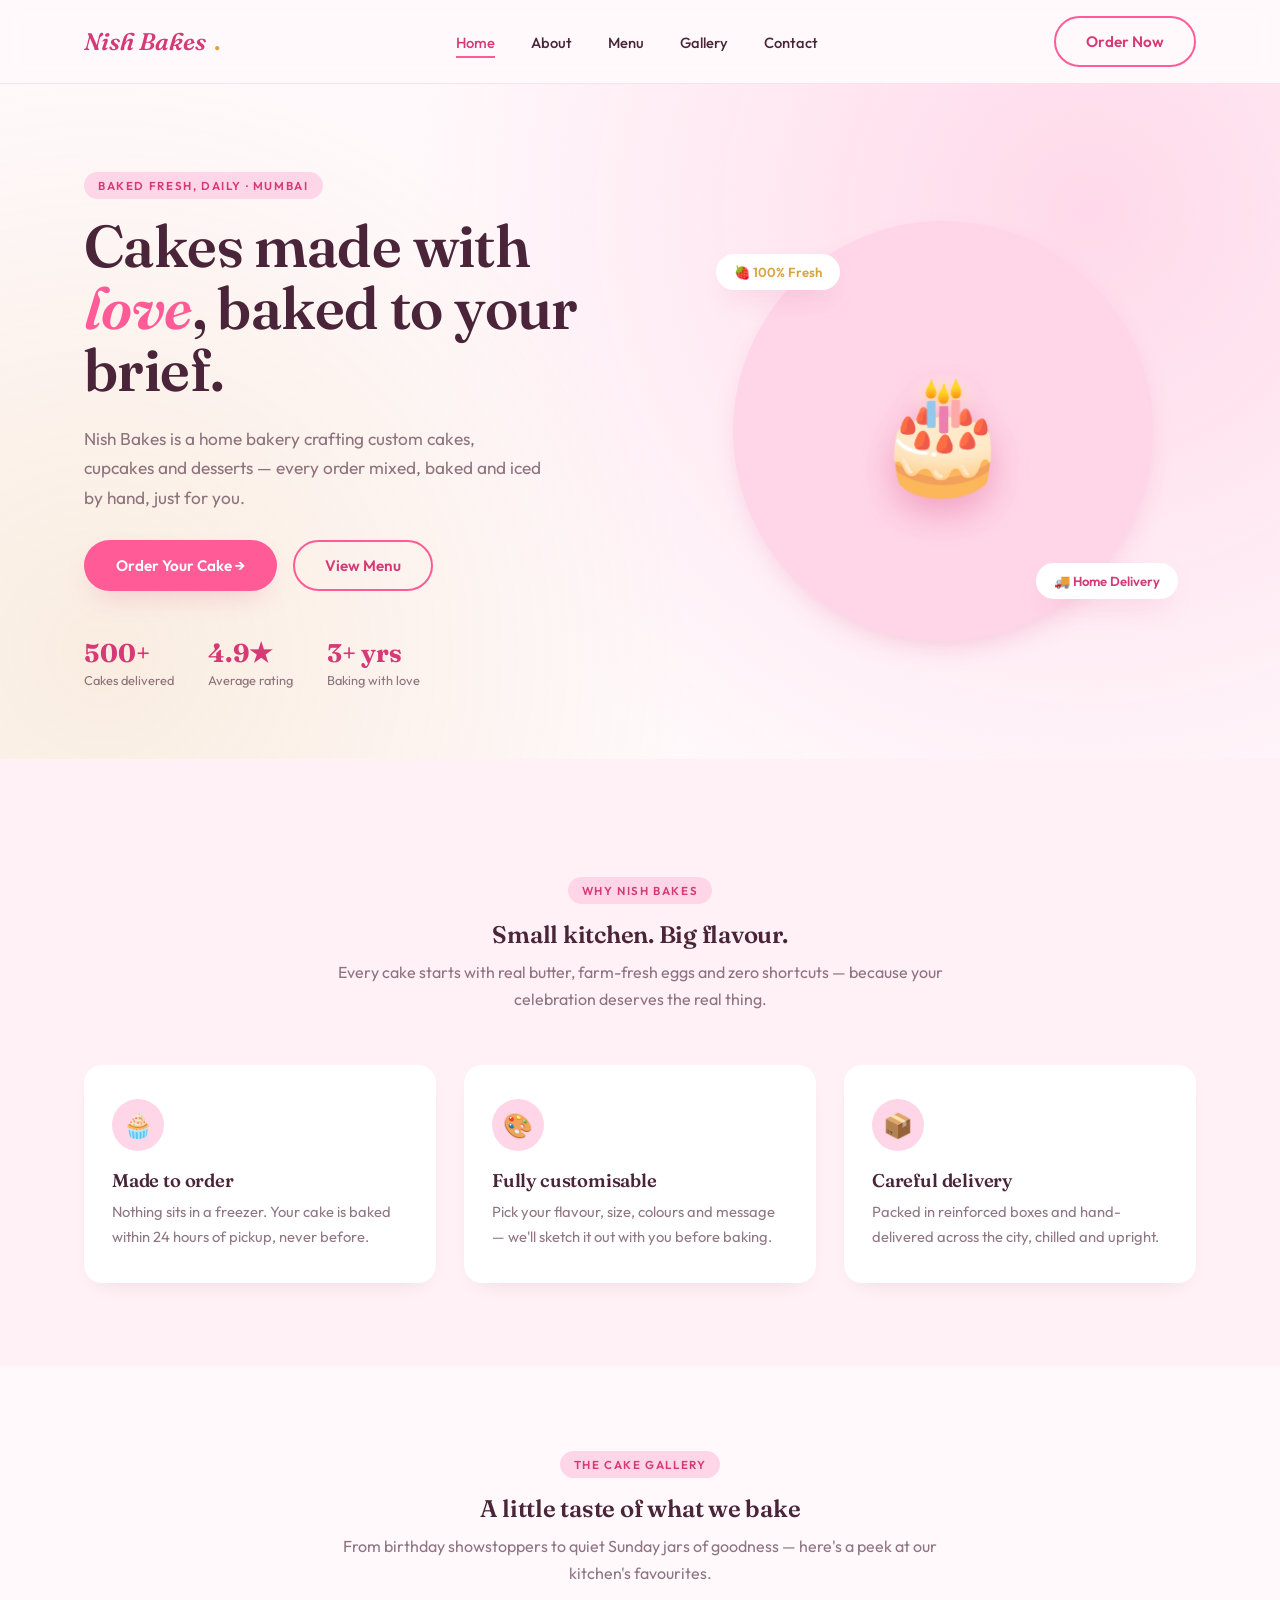
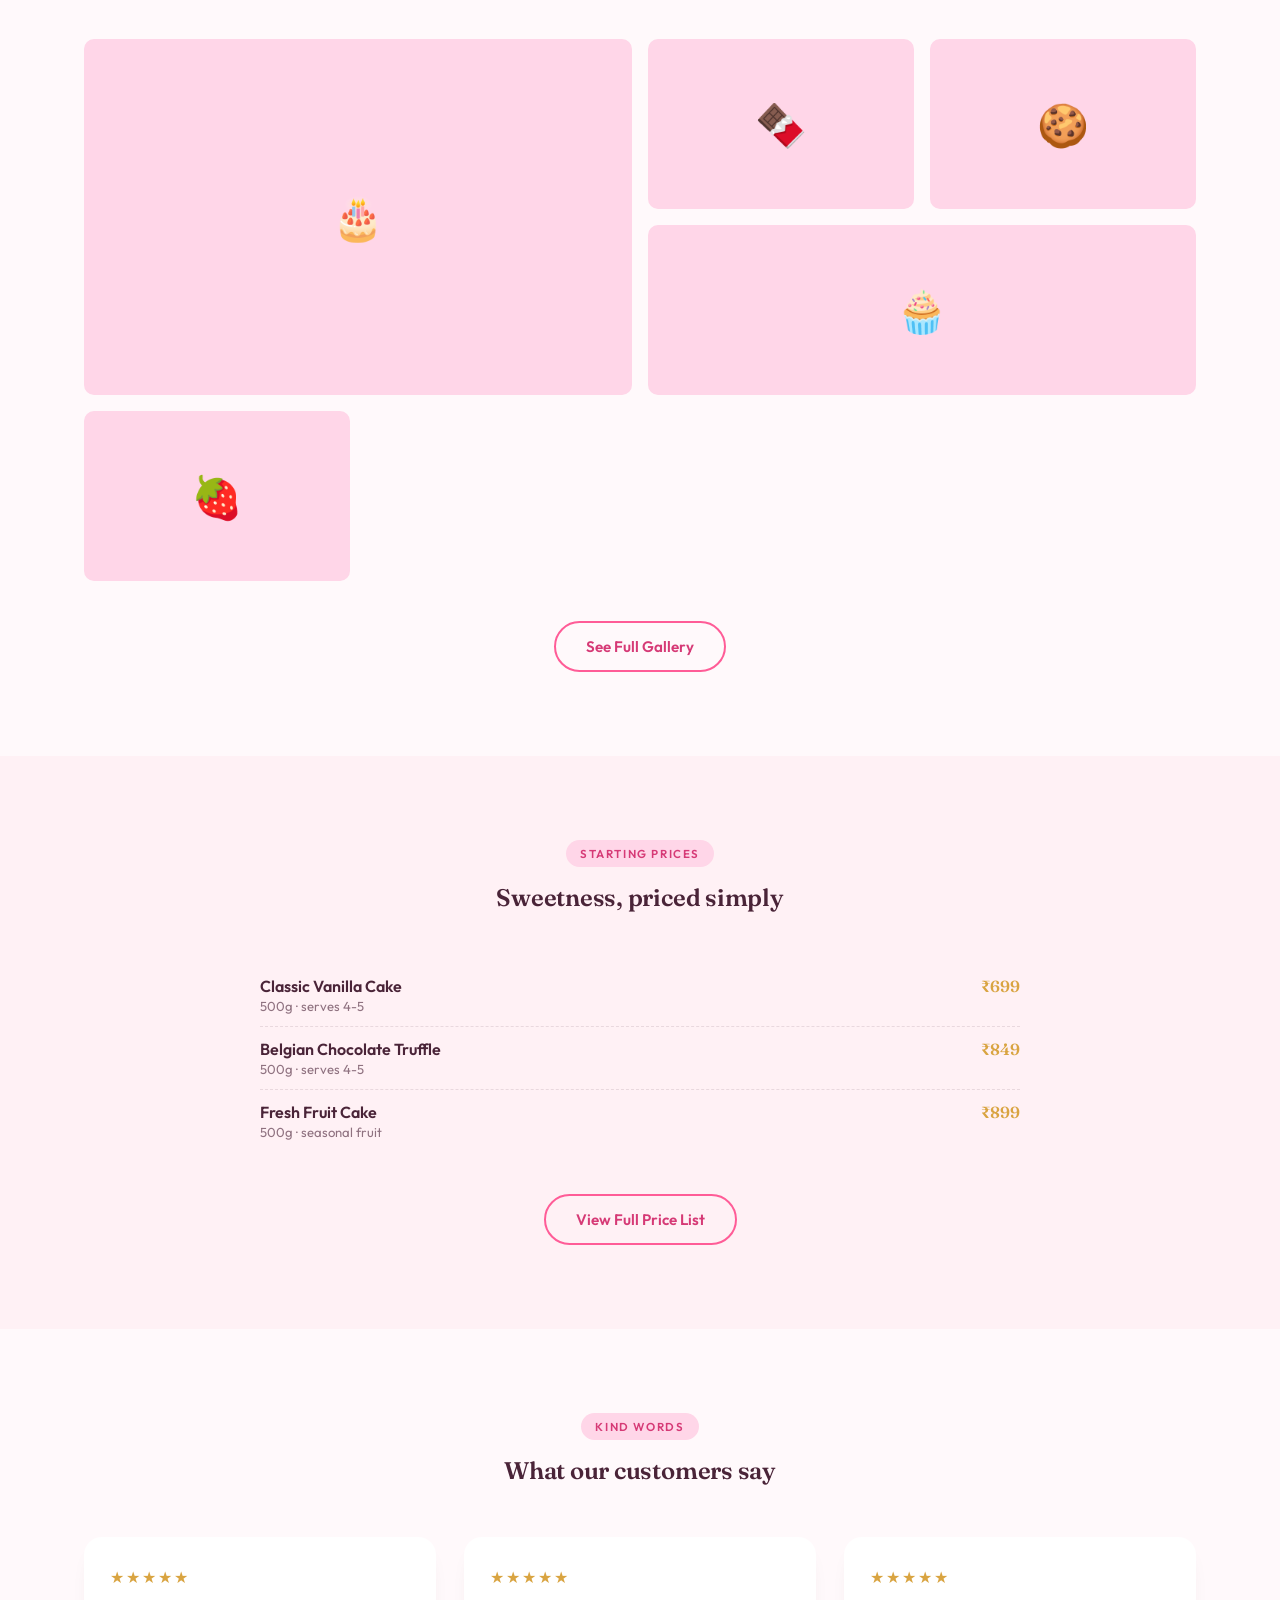
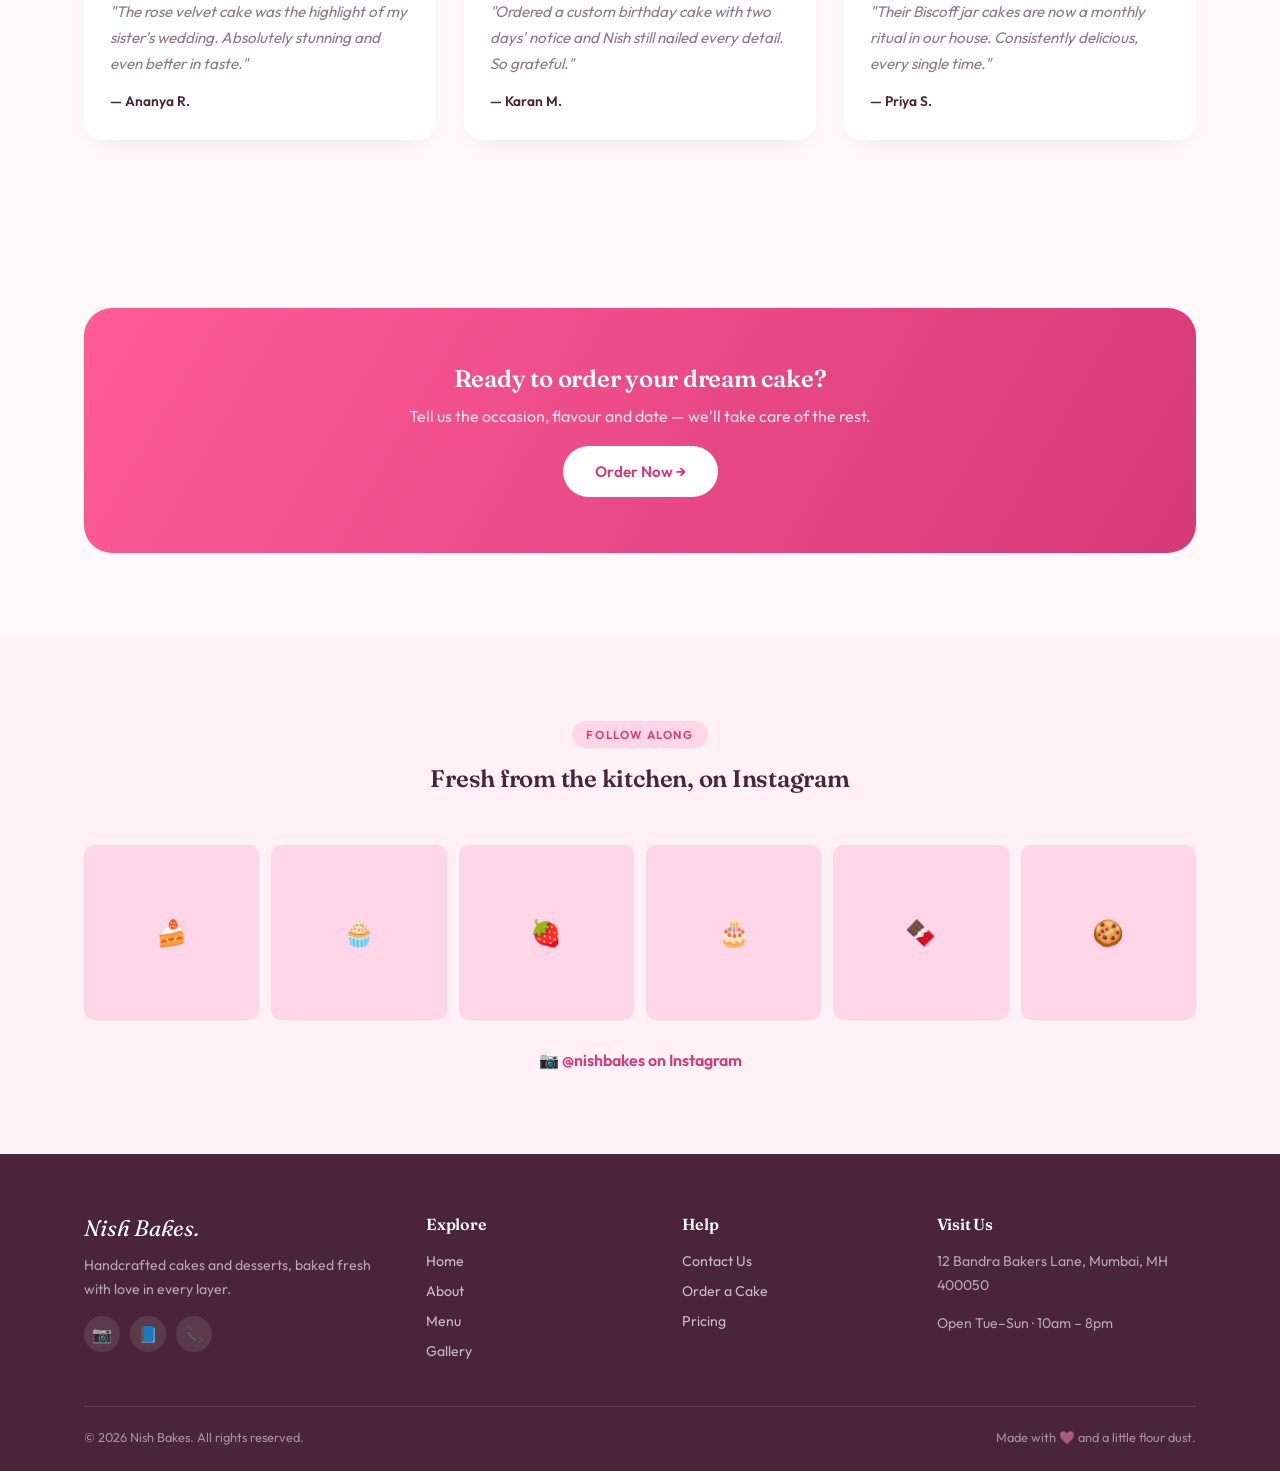
==== index.html @ 57c8d0b3 "Add files via upload" ====
<!DOCTYPE html>
<html lang="en">
<head>
<meta charset="UTF-8">
<meta name="viewport" content="width=device-width, initial-scale=1.0">
<title>Nish Bakes — Handcrafted Cakes &amp; Bakes in Mumbai</title>
<meta name="description" content="Nish Bakes is a home bakery crafting custom cakes, cupcakes and desserts made fresh to order. Browse our menu and order your celebration cake today.">
<link rel="preconnect" href="https://fonts.googleapis.com">
<link rel="stylesheet" href="style.css">
</head>
<body>

<!-- ===================== HEADER ===================== -->
<header class="site-header">
  <nav class="nav container">
    <a href="index.html" class="logo">Nish Bakes<span class="dot">.</span></a>
    <ul class="nav-links">
      <li><a href="index.html">Home</a></li>
      <li><a href="about.html">About</a></li>
      <li><a href="menu.html">Menu</a></li>
      <li><a href="gallery.html">Gallery</a></li>
      <li><a href="contact.html">Contact</a></li>
    </ul>
    <div class="nav-cta">
      <a href="contact.html" class="btn btn-outline">Order Now</a>
      <button class="nav-toggle" aria-label="Toggle menu">
        <span></span><span></span><span></span>
      </button>
    </div>
  </nav>
</header>

<!-- ===================== HERO ===================== -->
<section class="hero">
  <div class="container hero-inner">
    <div class="hero-copy">
      <span class="eyebrow">Baked fresh, daily · Mumbai</span>
      <h1>Cakes made with <em>love</em>, baked to your brief.</h1>
      <p class="lead">Nish Bakes is a home bakery crafting custom cakes, cupcakes and desserts — every order mixed, baked and iced by hand, just for you.</p>
      <div class="hero-actions">
        <a href="contact.html" class="btn btn-primary">Order Your Cake →</a>
        <a href="menu.html" class="btn btn-outline">View Menu</a>
      </div>
      <div class="hero-stats">
        <div><strong>500+</strong><span>Cakes delivered</span></div>
        <div><strong>4.9★</strong><span>Average rating</span></div>
        <div><strong>3+ yrs</strong><span>Baking with love</span></div>
      </div>
    </div>
    <div class="hero-art">
      <div class="hero-plate">
        <span class="cake-emoji">🎂</span>
        <span class="hero-badge b1">🍓 100% Fresh</span>
        <span class="hero-badge b2">🚚 Home Delivery</span>
      </div>
    </div>
  </div>
  <div class="scallop scallop-blush">
    <svg viewBox="0 0 1200 34" preserveAspectRatio="none"><path d="M0,34 L0,14 Q25,34 50,14 Q75,-6 100,14 Q125,34 150,14 Q175,-6 200,14 Q225,34 250,14 Q275,-6 300,14 Q325,34 350,14 Q375,-6 400,14 Q425,34 450,14 Q475,-6 500,14 Q525,34 550,14 Q575,-6 600,14 Q625,34 650,14 Q675,-6 700,14 Q725,34 750,14 Q775,-6 800,14 Q825,34 850,14 Q875,-6 900,14 Q925,34 950,14 Q975,-6 1000,14 Q1025,34 1050,14 Q1075,-6 1100,14 Q1125,34 1150,14 Q1175,-6 1200,14 L1200,34 Z" fill="var(--blush)"/></svg>
  </div>
</section>

<!-- ===================== WHY US ===================== -->
<section class="bg-blush">
  <div class="container">
    <div class="section-head reveal">
      <span class="eyebrow">Why Nish Bakes</span>
      <h2>Small kitchen. Big flavour.</h2>
      <p>Every cake starts with real butter, farm-fresh eggs and zero shortcuts — because your celebration deserves the real thing.</p>
    </div>
    <div class="grid-3">
      <div class="feature-card reveal">
        <div class="icon">🧁</div>
        <h3>Made to order</h3>
        <p>Nothing sits in a freezer. Your cake is baked within 24 hours of pickup, never before.</p>
      </div>
      <div class="feature-card reveal">
        <div class="icon">🎨</div>
        <h3>Fully customisable</h3>
        <p>Pick your flavour, size, colours and message — we'll sketch it out with you before baking.</p>
      </div>
      <div class="feature-card reveal">
        <div class="icon">📦</div>
        <h3>Careful delivery</h3>
        <p>Packed in reinforced boxes and hand-delivered across the city, chilled and upright.</p>
      </div>
    </div>
  </div>
</section>

<!-- ===================== CAKE GALLERY PREVIEW ===================== -->
<section>
  <div class="container">
    <div class="section-head reveal">
      <span class="eyebrow">The Cake Gallery</span>
      <h2>A little taste of what we bake</h2>
      <p>From birthday showstoppers to quiet Sunday jars of goodness — here's a peek at our kitchen's favourites.</p>
    </div>
    <div class="gallery-grid reveal">
      <div class="g-item wide tall" data-label="Rose Velvet Tier">🎂</div>
      <div class="g-item" data-label="Choco Truffle Jar">🍫</div>
      <div class="g-item" data-label="Lotus Biscoff">🍪</div>
      <div class="g-item wide" data-label="Pink Ombre Cupcakes">🧁</div>
      <div class="g-item" data-label="Strawberry Tart">🍓</div>
    </div>
    <div style="text-align:center; margin-top:40px;">
      <a href="gallery.html" class="btn btn-outline">See Full Gallery</a>
    </div>
  </div>
</section>

<!-- ===================== PRICE LIST PREVIEW ===================== -->
<section class="bg-blush">
  <div class="container">
    <div class="section-head reveal">
      <span class="eyebrow">Starting Prices</span>
      <h2>Sweetness, priced simply</h2>
    </div>
    <div class="price-list reveal">
      <div class="price-cat">
        <div class="price-row">
          <div><span class="item-name">Classic Vanilla Cake</span><span class="item-desc">500g · serves 4-5</span></div>
          <div class="item-price">₹699</div>
        </div>
        <div class="price-row">
          <div><span class="item-name">Belgian Chocolate Truffle</span><span class="item-desc">500g · serves 4-5</span></div>
          <div class="item-price">₹849</div>
        </div>
        <div class="price-row">
          <div><span class="item-name">Fresh Fruit Cake</span><span class="item-desc">500g · seasonal fruit</span></div>
          <div class="item-price">₹899</div>
        </div>
      </div>
    </div>
    <div style="text-align:center; margin-top:10px;">
      <a href="menu.html" class="btn btn-outline">View Full Price List</a>
    </div>
  </div>
</section>

<!-- ===================== TESTIMONIALS ===================== -->
<section>
  <div class="container">
    <div class="section-head reveal">
      <span class="eyebrow">Kind Words</span>
      <h2>What our customers say</h2>
    </div>
    <div class="grid-3">
      <div class="testimonial-card reveal">
        <div class="stars">★★★★★</div>
        <p>"The rose velvet cake was the highlight of my sister's wedding. Absolutely stunning and even better in taste."</p>
        <div class="who">— Ananya R.</div>
      </div>
      <div class="testimonial-card reveal">
        <div class="stars">★★★★★</div>
        <p>"Ordered a custom birthday cake with two days' notice and Nish still nailed every detail. So grateful."</p>
        <div class="who">— Karan M.</div>
      </div>
      <div class="testimonial-card reveal">
        <div class="stars">★★★★★</div>
        <p>"Their Biscoff jar cakes are now a monthly ritual in our house. Consistently delicious, every single time."</p>
        <div class="who">— Priya S.</div>
      </div>
    </div>
  </div>
</section>

<!-- ===================== CTA BANNER ===================== -->
<section>
  <div class="container">
    <div class="cta-banner reveal">
      <h2>Ready to order your dream cake?</h2>
      <p>Tell us the occasion, flavour and date — we'll take care of the rest.</p>
      <a href="contact.html" class="btn btn-primary">Order Now →</a>
    </div>
  </div>
</section>

<!-- ===================== INSTAGRAM STRIP ===================== -->
<section class="bg-blush">
  <div class="container">
    <div class="section-head reveal">
      <span class="eyebrow">Follow Along</span>
      <h2>Fresh from the kitchen, on Instagram</h2>
    </div>
    <div class="insta-strip reveal">
      <a href="https://instagram.com/nishbakes" target="_blank" rel="noopener">🍰</a>
      <a href="https://instagram.com/nishbakes" target="_blank" rel="noopener">🧁</a>
      <a href="https://instagram.com/nishbakes" target="_blank" rel="noopener">🍓</a>
      <a href="https://instagram.com/nishbakes" target="_blank" rel="noopener">🎂</a>
      <a href="https://instagram.com/nishbakes" target="_blank" rel="noopener">🍫</a>
      <a href="https://instagram.com/nishbakes" target="_blank" rel="noopener">🍪</a>
    </div>
    <div class="insta-cta">
      <a href="https://instagram.com/nishbakes" target="_blank" rel="noopener" class="insta-handle">📷 @nishbakes on Instagram</a>
    </div>
  </div>
</section>

<!-- ===================== FOOTER ===================== -->
<footer class="site-footer">
  <div class="container">
    <div class="footer-grid">
      <div>
        <span class="footer-logo">Nish Bakes.</span>
        <p>Handcrafted cakes and desserts, baked fresh with love in every layer.</p>
        <div class="footer-social">
          <a href="https://instagram.com/nishbakes" target="_blank" rel="noopener" aria-label="Instagram">📷</a>
          <a href="#" aria-label="Facebook">📘</a>
          <a href="tel:+919876543210" aria-label="Call">📞</a>
        </div>
      </div>
      <div>
        <h4>Explore</h4>
        <ul>
          <li><a href="index.html">Home</a></li>
          <li><a href="about.html">About</a></li>
          <li><a href="menu.html">Menu</a></li>
          <li><a href="gallery.html">Gallery</a></li>
        </ul>
      </div>
      <div>
        <h4>Help</h4>
        <ul>
          <li><a href="contact.html">Contact Us</a></li>
          <li><a href="contact.html">Order a Cake</a></li>
          <li><a href="menu.html">Pricing</a></li>
        </ul>
      </div>
      <div>
        <h4>Visit Us</h4>
        <p>12 Bandra Bakers Lane, Mumbai, MH 400050</p>
        <p>Open Tue–Sun · 10am – 8pm</p>
      </div>
    </div>
    <div class="footer-bottom">
      <span>© <span id="year"></span> Nish Bakes. All rights reserved.</span>
      <span>Made with 🩷 and a little flour dust.</span>
    </div>
  </div>
</footer>

<script src="script.js"></script>
</body>
</html>
---- style.css ----
/* =========================================================
   NISH BAKES — stylesheet
   Palette:
     --cream:      #FFF9FB  (page base)
     --blush:      #FFF1F5  (section base)
     --pink-soft:  #FFD6E8  (fills, cards)
     --pink-hot:   #FF5C97  (primary accent / CTA)
     --pink-deep:  #D63A76  (hover / emphasis)
     --gold:       #D9A441  (bakery accent, prices, stars)
     --plum:       #4A2438  (ink — not black, warm dark plum-brown)
   Type:
     Display: "Fraunces" (soft, buttery serif — bakery warmth)
     Body/UI: "Outfit" (clean geometric sans)
   Signature: piped-frosting scalloped divider between sections
========================================================= */

@import url('https://fonts.googleapis.com/css2?family=Fraunces:ital,opsz,wght@0,9..144,400;0,9..144,500;0,9..144,600;0,9..144,700;1,9..144,500&family=Outfit:wght@300;400;500;600;700&display=swap');

:root{
  --cream:#FFF9FB;
  --blush:#FFF1F5;
  --pink-soft:#FFD6E8;
  --pink-hot:#FF5C97;
  --pink-deep:#D63A76;
  --gold:#D9A441;
  --plum:#4A2438;
  --plum-60: rgba(74,36,56,.62);
  --white:#ffffff;
  --shadow: 0 12px 30px -12px rgba(214,58,118,.28);
  --radius-lg: 28px;
  --radius-md: 18px;
  --radius-sm: 10px;
}

*,*::before,*::after{ box-sizing:border-box; }
html{ scroll-behavior:smooth; }
body{
  margin:0;
  font-family:'Outfit', sans-serif;
  color:var(--plum);
  background:var(--cream);
  -webkit-font-smoothing:antialiased;
  overflow-x:hidden;
}
h1,h2,h3,h4{
  font-family:'Fraunces', serif;
  margin:0 0 .4em;
  font-weight:600;
  letter-spacing:-.01em;
  color:var(--plum);
}
p{ margin:0 0 1em; line-height:1.7; color:var(--plum-60); }
a{ color:inherit; text-decoration:none; }
img{ max-width:100%; display:block; }
ul{ margin:0; padding:0; list-style:none; }
button{ font-family:inherit; cursor:pointer; }

.container{
  width:100%;
  max-width:1160px;
  margin:0 auto;
  padding:0 24px;
}

.eyebrow{
  display:inline-block;
  font-family:'Outfit',sans-serif;
  font-size:.72rem;
  font-weight:600;
  letter-spacing:.14em;
  text-transform:uppercase;
  color:var(--pink-deep);
  background:var(--pink-soft);
  padding:6px 14px;
  border-radius:999px;
  margin-bottom:16px;
}

/* ---------- Buttons ---------- */
.btn{
  display:inline-flex;
  align-items:center;
  gap:8px;
  padding:14px 30px;
  border-radius:999px;
  font-weight:600;
  font-size:.95rem;
  border:2px solid transparent;
  transition:transform .25s ease, box-shadow .25s ease, background .25s ease, color .25s ease;
}
.btn-primary{
  background:var(--pink-hot);
  color:#fff;
  box-shadow:var(--shadow);
}
.btn-primary:hover{ background:var(--pink-deep); transform:translateY(-2px); }
.btn-outline{
  background:transparent;
  border-color:var(--pink-hot);
  color:var(--pink-deep);
}
.btn-outline:hover{ background:var(--pink-hot); color:#fff; transform:translateY(-2px); }
.btn-block{ width:100%; justify-content:center; }

/* ---------- Header / Nav ---------- */
.site-header{
  position:sticky;
  top:0;
  z-index:100;
  background:rgba(255,249,251,.85);
  backdrop-filter:blur(10px);
  border-bottom:1px solid rgba(214,58,118,.12);
}
.nav{
  display:flex;
  align-items:center;
  justify-content:space-between;
  padding:16px 24px;
}
.logo{
  font-family:'Fraunces', serif;
  font-style:italic;
  font-weight:600;
  font-size:1.5rem;
  color:var(--pink-deep);
  display:flex;
  align-items:center;
  gap:8px;
}
.logo .dot{ color:var(--gold); font-style:normal; }
.nav-links{
  display:flex;
  align-items:center;
  gap:36px;
}
.nav-links a{
  font-size:.92rem;
  font-weight:500;
  color:var(--plum);
  position:relative;
  padding:4px 0;
}
.nav-links a::after{
  content:'';
  position:absolute; left:0; bottom:-2px;
  width:0; height:2px;
  background:var(--pink-hot);
  transition:width .25s ease;
}
.nav-links a:hover::after,
.nav-links a.active::after{ width:100%; }
.nav-links a.active{ color:var(--pink-deep); }
.nav-cta{ display:flex; align-items:center; gap:18px; }
.nav-toggle{
  display:none;
  flex-direction:column;
  gap:5px;
  background:none;
  border:none;
  padding:8px;
}
.nav-toggle span{
  width:24px; height:2px; background:var(--plum); border-radius:2px;
  transition:transform .25s ease, opacity .25s ease;
}

/* ---------- Frosting scallop divider (signature element) ---------- */
.scallop{
  width:100%;
  height:34px;
  display:block;
  line-height:0;
}
.scallop svg{ width:100%; height:100%; display:block; }
.scallop-blush{ background:var(--blush); }
.scallop-cream{ background:var(--cream); }

/* ---------- Hero ---------- */
.hero{
  position:relative;
  padding:88px 0 0;
  background:
    radial-gradient(circle at 85% 18%, rgba(255,214,232,.9), transparent 55%),
    radial-gradient(circle at 8% 80%, rgba(217,164,65,.14), transparent 45%),
    var(--cream);
  overflow:hidden;
}
.hero-inner{
  display:grid;
  grid-template-columns:1.05fr .95fr;
  gap:48px;
  align-items:center;
  padding-bottom:70px;
}
.hero h1{
  font-size:clamp(2.4rem, 4.6vw, 4rem);
  line-height:1.05;
}
.hero h1 em{
  font-style:italic;
  color:var(--pink-hot);
}
.hero p.lead{ font-size:1.08rem; max-width:460px; }
.hero-actions{ display:flex; gap:16px; margin-top:28px; flex-wrap:wrap; }
.hero-stats{
  display:flex;
  gap:34px;
  margin-top:46px;
}
.hero-stats div strong{
  display:block;
  font-family:'Fraunces',serif;
  font-size:1.6rem;
  color:var(--pink-deep);
}
.hero-stats div span{
  font-size:.8rem;
  color:var(--plum-60);
}
.hero-art{
  position:relative;
  display:flex;
  align-items:center;
  justify-content:center;
}
.hero-plate{
  width:min(420px, 90%);
  aspect-ratio:1/1;
  border-radius:50%;
  background:var(--pink-soft);
  display:flex;
  align-items:center;
  justify-content:center;
  position:relative;
  box-shadow:var(--shadow);
}
.hero-plate .cake-emoji{ font-size:7rem; filter:drop-shadow(0 14px 18px rgba(214,58,118,.35)); }
.hero-badge{
  position:absolute;
  background:#fff;
  border-radius:999px;
  padding:10px 18px;
  box-shadow:var(--shadow);
  font-size:.82rem;
  font-weight:600;
  display:flex;
  align-items:center;
  gap:6px;
}
.hero-badge.b1{ top:8%; left:-4%; color:var(--gold); }
.hero-badge.b2{ bottom:10%; right:-6%; color:var(--pink-deep); }

/* ---------- Sections generic ---------- */
section{ padding:84px 0; }
.section-head{
  text-align:center;
  max-width:640px;
  margin:0 auto 52px;
}
.bg-blush{ background:var(--blush); }

/* ---------- Cards / grids ---------- */
.grid-3{
  display:grid;
  grid-template-columns:repeat(3, 1fr);
  gap:28px;
}
.grid-4{
  display:grid;
  grid-template-columns:repeat(4, 1fr);
  gap:22px;
}
.feature-card{
  background:#fff;
  border-radius:var(--radius-md);
  padding:34px 28px;
  box-shadow:0 10px 26px -16px rgba(74,36,56,.18);
  transition:transform .3s ease, box-shadow .3s ease;
}
.feature-card:hover{ transform:translateY(-6px); box-shadow:var(--shadow); }
.feature-card .icon{
  width:52px;height:52px;
  border-radius:50%;
  background:var(--pink-soft);
  display:flex;align-items:center;justify-content:center;
  font-size:1.5rem;
  margin-bottom:18px;
}
.feature-card h3{ font-size:1.15rem; }
.feature-card p{ font-size:.92rem; margin-bottom:0; }

/* ---------- Gallery ---------- */
.gallery-grid{
  display:grid;
  grid-template-columns:repeat(4, 1fr);
  grid-auto-rows:170px;
  gap:16px;
}
.gallery-grid .g-item{
  border-radius:var(--radius-sm);
  background:var(--pink-soft);
  display:flex;
  align-items:center;
  justify-content:center;
  font-size:2.6rem;
  cursor:pointer;
  position:relative;
  overflow:hidden;
  transition:transform .35s ease;
}
.gallery-grid .g-item::after{
  content: attr(data-label);
  position:absolute;
  left:0; right:0; bottom:0;
  padding:8px 12px;
  font-family:'Outfit',sans-serif;
  font-size:.72rem;
  font-weight:600;
  color:#fff;
  background:linear-gradient(0deg, rgba(74,36,56,.7), transparent);
  opacity:0;
  transform:translateY(8px);
  transition:opacity .25s ease, transform .25s ease;
}
.gallery-grid .g-item:hover{ transform:scale(1.03); }
.gallery-grid .g-item:hover::after{ opacity:1; transform:translateY(0); }
.g-item.tall{ grid-row: span 2; height:100%; }
.g-item.wide{ grid-column: span 2; }

/* filter pills */
.filter-row{
  display:flex;
  justify-content:center;
  gap:12px;
  flex-wrap:wrap;
  margin-bottom:40px;
}
.filter-pill{
  padding:9px 20px;
  border-radius:999px;
  border:1.5px solid var(--pink-soft);
  background:#fff;
  font-size:.85rem;
  font-weight:500;
  color:var(--plum-60);
  transition:all .2s ease;
}
.filter-pill.active, .filter-pill:hover{
  background:var(--pink-hot);
  border-color:var(--pink-hot);
  color:#fff;
}

/* lightbox */
.lightbox{
  position:fixed; inset:0;
  background:rgba(74,36,56,.82);
  display:none;
  align-items:center;
  justify-content:center;
  z-index:1000;
  padding:24px;
}
.lightbox.open{ display:flex; }
.lightbox-inner{
  background:#fff;
  border-radius:var(--radius-md);
  padding:40px;
  max-width:420px;
  width:100%;
  text-align:center;
  position:relative;
}
.lightbox-inner .big-emoji{ font-size:5rem; margin-bottom:14px; }
.lightbox-close{
  position:absolute; top:14px; right:16px;
  background:var(--blush);
  border:none;
  width:34px;height:34px;
  border-radius:50%;
  font-size:1rem;
  color:var(--plum);
}

/* ---------- Price list ---------- */
.price-list{
  max-width:760px;
  margin:0 auto;
}
.price-cat{ margin-bottom:42px; }
.price-cat h3{
  color:var(--pink-deep);
  font-style:italic;
  font-size:1.3rem;
  border-bottom:2px dotted var(--pink-soft);
  padding-bottom:10px;
  margin-bottom:18px;
}
.price-row{
  display:flex;
  justify-content:space-between;
  align-items:baseline;
  padding:12px 0;
  border-bottom:1px dashed rgba(74,36,56,.12);
}
.price-row:last-child{ border-bottom:none; }
.price-row .item-name{ font-weight:600; }
.price-row .item-desc{ font-size:.82rem; color:var(--plum-60); display:block; margin-top:2px; }
.price-row .item-price{
  font-family:'Fraunces',serif;
  font-weight:600;
  color:var(--gold);
  white-space:nowrap;
  padding-left:14px;
}

/* ---------- Testimonials ---------- */
.testimonial-card{
  background:#fff;
  border-radius:var(--radius-md);
  padding:30px 26px;
  box-shadow:0 10px 26px -16px rgba(74,36,56,.18);
}
.testimonial-card .stars{ color:var(--gold); margin-bottom:12px; letter-spacing:2px; }
.testimonial-card p{ font-style:italic; font-size:.95rem; }
.testimonial-card .who{ font-weight:600; font-size:.86rem; color:var(--plum); }

/* ---------- About page specifics ---------- */
.about-hero{
  display:grid;
  grid-template-columns:.9fr 1.1fr;
  gap:56px;
  align-items:center;
}
.about-photo{
  aspect-ratio:4/5;
  border-radius:var(--radius-lg);
  background:var(--pink-soft);
  display:flex;align-items:center;justify-content:center;
  font-size:6rem;
  box-shadow:var(--shadow);
}
.timeline{
  border-left:2px dotted var(--pink-soft);
  margin-left:10px;
  padding-left:34px;
}
.timeline-item{ position:relative; padding-bottom:36px; }
.timeline-item:last-child{ padding-bottom:0; }
.timeline-item::before{
  content:'';
  position:absolute;
  left:-40px; top:4px;
  width:12px;height:12px;
  border-radius:50%;
  background:var(--pink-hot);
  border:3px solid var(--pink-soft);
}
.timeline-item .yr{ font-size:.78rem; font-weight:700; letter-spacing:.08em; color:var(--pink-deep); text-transform:uppercase; }
.timeline-item h4{ margin:4px 0 6px; font-size:1.1rem; }

.values-grid{ display:grid; grid-template-columns:repeat(3,1fr); gap:24px; }

/* ---------- Contact ---------- */
.contact-wrap{
  display:grid;
  grid-template-columns:1fr 1fr;
  gap:50px;
  align-items:start;
}
.form-field{ margin-bottom:20px; }
.form-field label{
  display:block;
  font-size:.82rem;
  font-weight:600;
  margin-bottom:8px;
  color:var(--plum);
}
.form-field input,
.form-field textarea,
.form-field select{
  width:100%;
  padding:13px 16px;
  border-radius:var(--radius-sm);
  border:1.5px solid var(--pink-soft);
  background:#fff;
  font-family:inherit;
  font-size:.92rem;
  color:var(--plum);
  transition:border-color .2s ease, box-shadow .2s ease;
}
.form-field input:focus,
.form-field textarea:focus,
.form-field select:focus{
  outline:none;
  border-color:var(--pink-hot);
  box-shadow:0 0 0 4px rgba(255,92,151,.15);
}
.form-field textarea{ min-height:120px; resize:vertical; }
.form-note{ font-size:.78rem; margin-top:6px; }
.form-note.error{ color:#c23; }
.form-note.success{ color:#1a8a52; }
#formStatus{
  display:none;
  padding:14px 18px;
  border-radius:var(--radius-sm);
  background:#e9f8f0;
  color:#1a8a52;
  font-size:.88rem;
  font-weight:500;
  margin-top:16px;
}
#formStatus.show{ display:block; }

.map-box{
  border-radius:var(--radius-md);
  overflow:hidden;
  height:280px;
  background:
    linear-gradient(135deg, var(--pink-soft) 0%, var(--blush) 100%);
  position:relative;
  display:flex;
  align-items:center;
  justify-content:center;
  box-shadow:0 10px 26px -16px rgba(74,36,56,.25);
}
.map-box .map-pin{ font-size:2.4rem; }
.map-box .map-label{
  position:absolute;
  bottom:16px; left:16px;
  background:#fff;
  padding:8px 14px;
  border-radius:999px;
  font-size:.78rem;
  font-weight:600;
  box-shadow:var(--shadow);
}
.contact-info-card{
  background:#fff;
  border-radius:var(--radius-md);
  padding:26px;
  box-shadow:0 10px 26px -16px rgba(74,36,56,.18);
  margin-bottom:24px;
}
.contact-info-card .row{
  display:flex; gap:14px; align-items:flex-start;
  padding:10px 0;
}
.contact-info-card .row .ic{
  width:38px;height:38px;
  border-radius:50%;
  background:var(--pink-soft);
  display:flex;align-items:center;justify-content:center;
  flex-shrink:0;
}
.contact-info-card .row strong{ display:block; font-size:.9rem; }
.contact-info-card .row span{ font-size:.84rem; color:var(--plum-60); }

/* ---------- Instagram strip ---------- */
.insta-strip{
  display:grid;
  grid-template-columns:repeat(6,1fr);
  gap:12px;
}
.insta-strip a{
  aspect-ratio:1/1;
  border-radius:var(--radius-sm);
  background:var(--pink-soft);
  display:flex;
  align-items:center;
  justify-content:center;
  font-size:1.6rem;
  transition:transform .25s ease, opacity .25s;
}
.insta-strip a:hover{ transform:translateY(-4px); opacity:.85; }
.insta-cta{ text-align:center; margin-top:30px; }
.insta-handle{
  display:inline-flex; align-items:center; gap:8px;
  font-weight:600; color:var(--pink-deep);
}

/* ---------- CTA banner ---------- */
.cta-banner{
  background:linear-gradient(120deg, var(--pink-hot), var(--pink-deep));
  border-radius:var(--radius-lg);
  padding:56px 48px;
  text-align:center;
  color:#fff;
  position:relative;
  overflow:hidden;
}
.cta-banner h2{ color:#fff; }
.cta-banner p{ color:rgba(255,255,255,.85); max-width:480px; margin-left:auto; margin-right:auto; }
.cta-banner .btn-primary{ background:#fff; color:var(--pink-deep); box-shadow:none; }
.cta-banner .btn-primary:hover{ background:var(--blush); }

/* ---------- Footer ---------- */
.site-footer{
  background:var(--plum);
  color:rgba(255,255,255,.75);
  padding:60px 0 26px;
}
.footer-grid{
  display:grid;
  grid-template-columns:1.4fr 1fr 1fr 1.2fr;
  gap:40px;
  padding-bottom:36px;
  border-bottom:1px solid rgba(255,255,255,.12);
}
.footer-grid h4{ color:#fff; font-size:1rem; margin-bottom:16px; }
.footer-logo{
  font-family:'Fraunces',serif;
  font-style:italic;
  font-size:1.4rem;
  color:#fff;
  margin-bottom:12px;
  display:block;
}
.footer-grid p{ color:rgba(255,255,255,.6); font-size:.88rem; }
.footer-grid ul li{ margin-bottom:10px; }
.footer-grid ul a{ font-size:.88rem; color:rgba(255,255,255,.7); transition:color .2s; }
.footer-grid ul a:hover{ color:var(--pink-soft); }
.footer-social{ display:flex; gap:10px; margin-top:14px; }
.footer-social a{
  width:36px;height:36px;
  border-radius:50%;
  background:rgba(255,255,255,.1);
  display:flex;align-items:center;justify-content:center;
  transition:background .2s;
}
.footer-social a:hover{ background:var(--pink-hot); }
.footer-bottom{
  padding-top:22px;
  display:flex;
  justify-content:space-between;
  font-size:.8rem;
  color:rgba(255,255,255,.5);
  flex-wrap:wrap;
  gap:10px;
}

/* ---------- Reveal on scroll ---------- */
.reveal{
  opacity:0;
  transform:translateY(24px);
  transition:opacity .7s ease, transform .7s ease;
}
.reveal.visible{ opacity:1; transform:translateY(0); }

/* ---------- Page hero (non-home) ---------- */
.page-hero{
  padding:70px 0 60px;
  text-align:center;
  background:
    radial-gradient(circle at 80% 20%, rgba(255,214,232,.8), transparent 55%),
    var(--cream);
}
.page-hero .eyebrow{ margin-bottom:14px; }
.page-hero h1{ font-size:clamp(2rem,4vw,3rem); }
.breadcrumb{ font-size:.82rem; color:var(--plum-60); margin-top:12px; }
.breadcrumb a{ color:var(--pink-deep); font-weight:600; }

/* =========================================================
   Responsive
========================================================= */
@media (max-width: 980px){
  .hero-inner{ grid-template-columns:1fr; }
  .hero-art{ order:-1; }
  .about-hero{ grid-template-columns:1fr; }
  .contact-wrap{ grid-template-columns:1fr; }
  .footer-grid{ grid-template-columns:1fr 1fr; }
  .grid-3, .values-grid{ grid-template-columns:1fr 1fr; }
  .grid-4{ grid-template-columns:1fr 1fr; }
  .gallery-grid{ grid-template-columns:repeat(3,1fr); }
  .insta-strip{ grid-template-columns:repeat(4,1fr); }
}

@media (max-width: 720px){
  .nav-links{
    position:fixed;
    top:66px; left:0; right:0;
    background:var(--cream);
    flex-direction:column;
    align-items:flex-start;
    gap:0;
    padding:10px 24px 20px;
    border-bottom:1px solid rgba(214,58,118,.12);
    transform:translateY(-130%);
    opacity:0;
    transition:transform .3s ease, opacity .3s ease;
    pointer-events:none;
  }
  .nav-links.open{ transform:translateY(0); opacity:1; pointer-events:auto; }
  .nav-links a{ padding:12px 0; width:100%; border-bottom:1px solid rgba(74,36,56,.06); }
  .nav-toggle{ display:flex; }
  .nav-cta .btn-outline{ display:none; }
  .hero-stats{ flex-wrap:wrap; gap:22px; }
  .grid-3, .values-grid, .grid-4{ grid-template-columns:1fr; }
  .gallery-grid{ grid-template-columns:repeat(2,1fr); grid-auto-rows:140px; }
  .g-item.wide{ grid-column:span 2; }
  .insta-strip{ grid-template-columns:repeat(3,1fr); }
  .footer-grid{ grid-template-columns:1fr; gap:28px; }
  section{ padding:60px 0; }
  .cta-banner{ padding:40px 24px; }
}
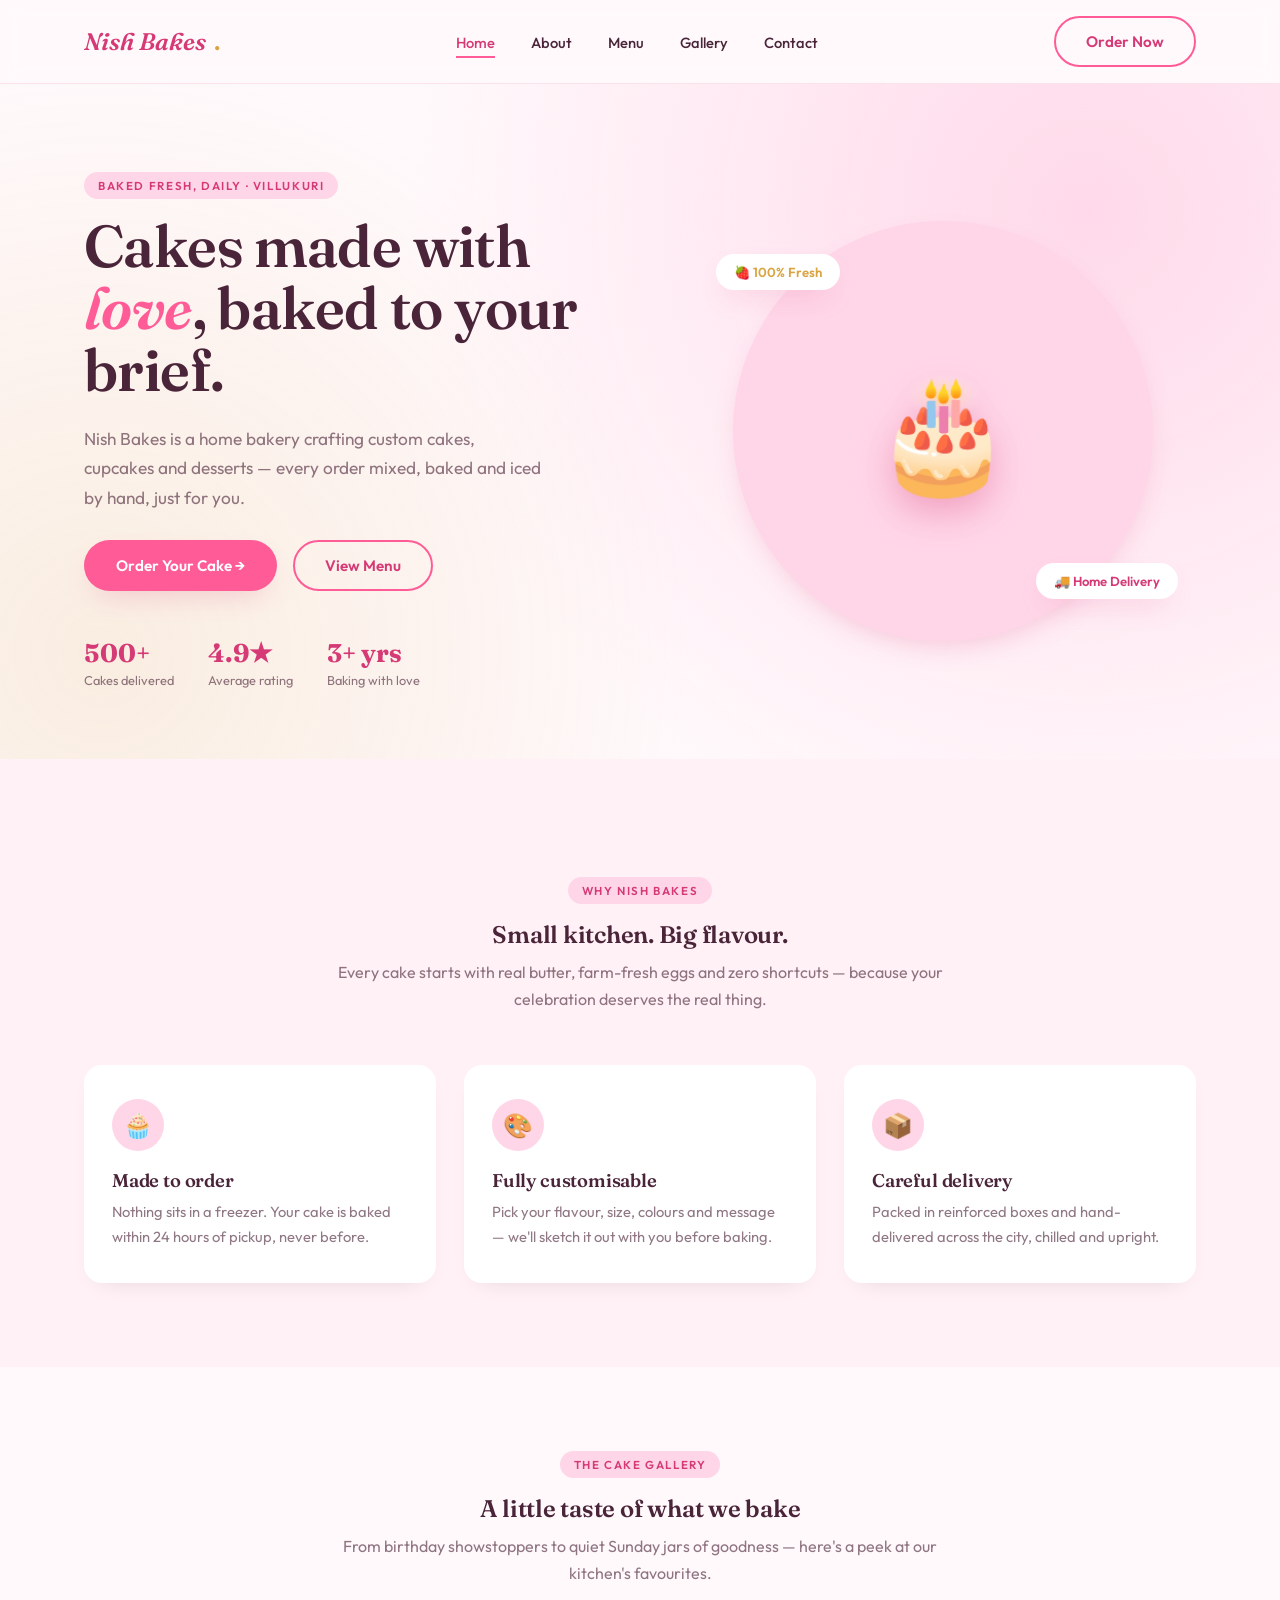
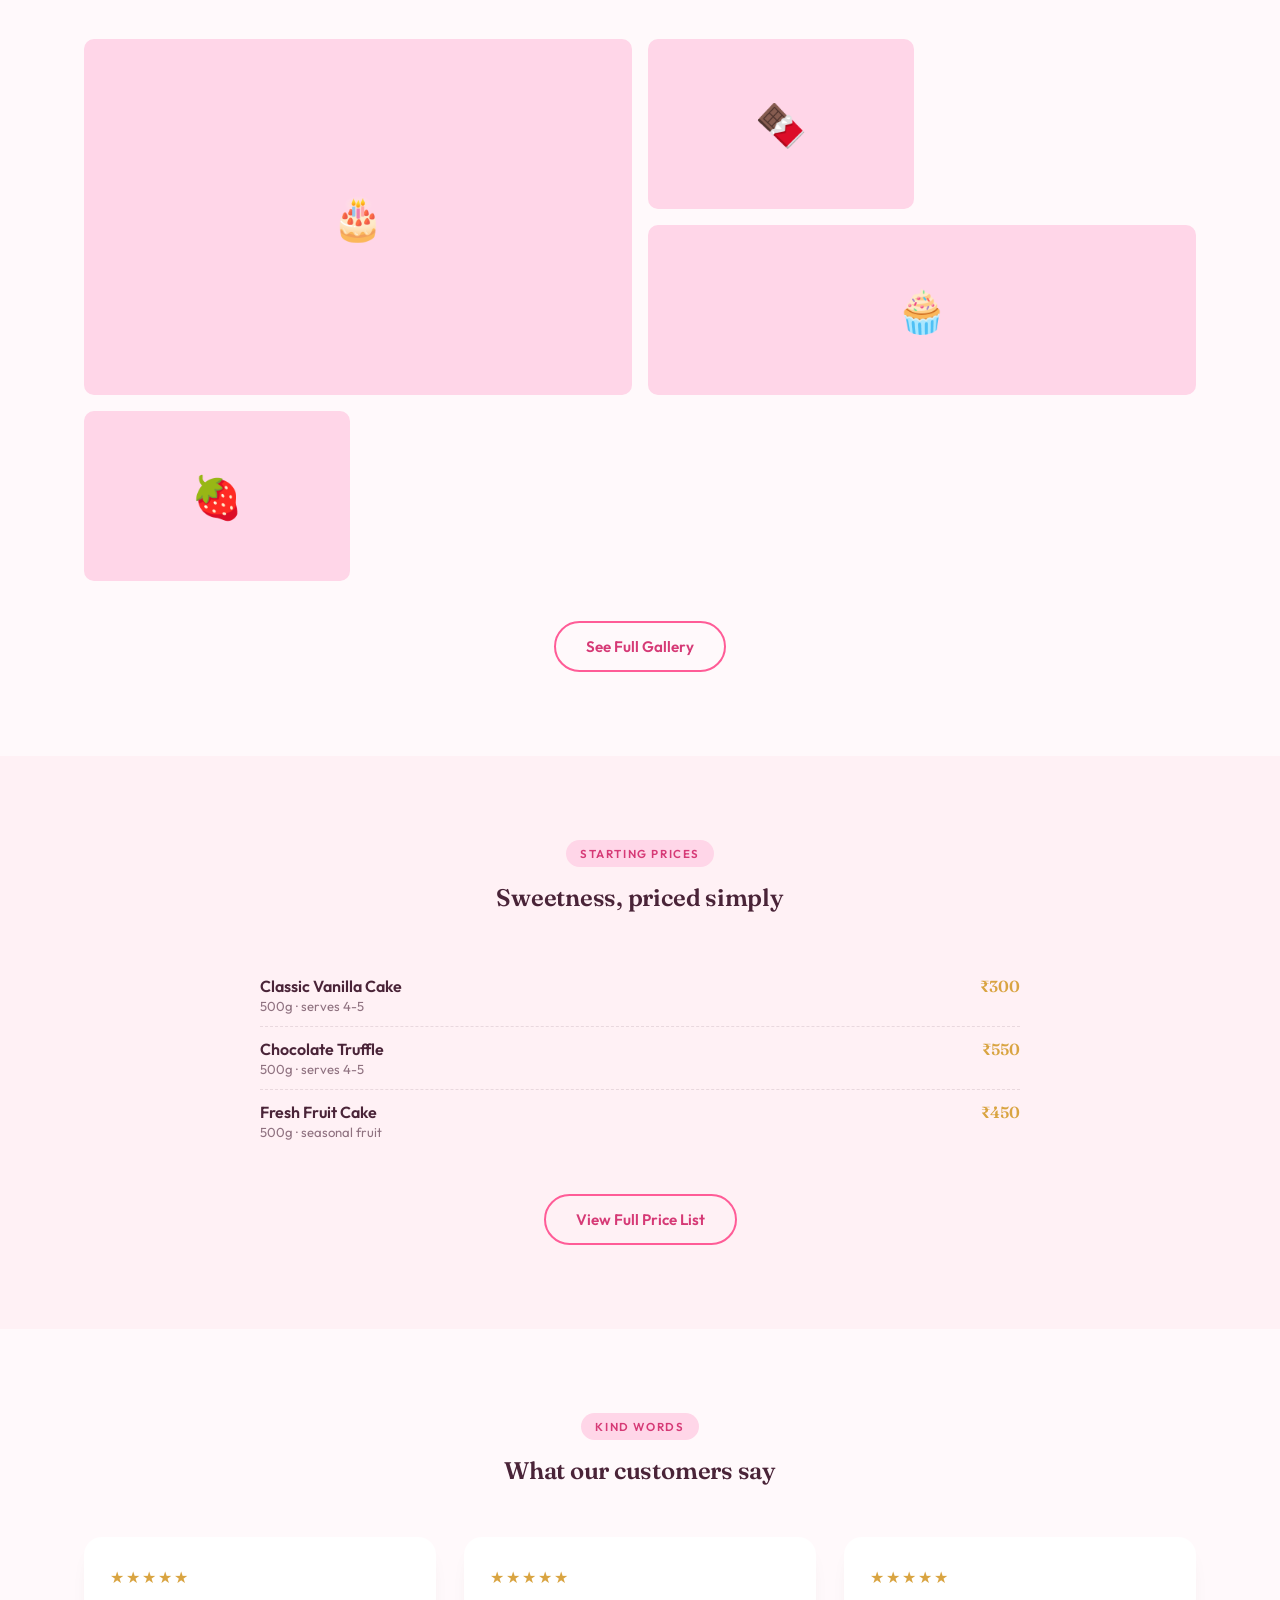
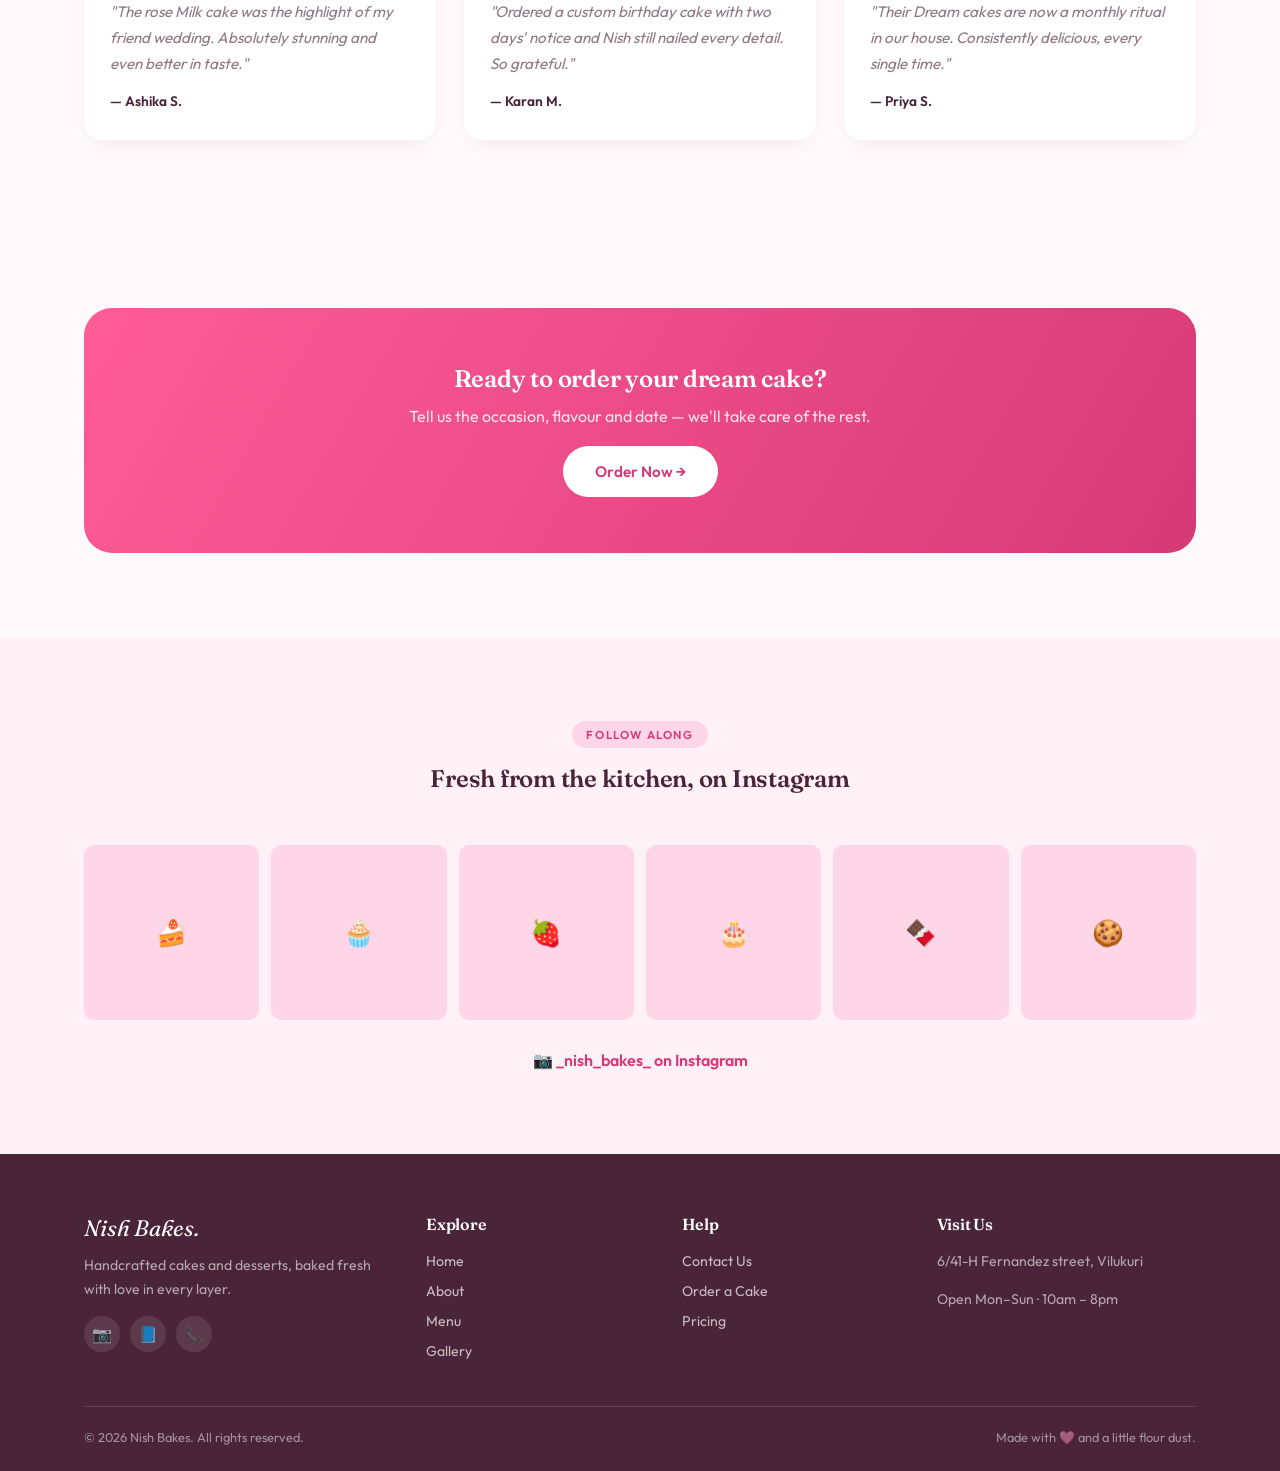
==== commit c7a1c7a0: "Update index.html" ====
--- a/index.html
+++ b/index.html
@@ -1,9 +1,10 @@
 <!DOCTYPE html>
 <html lang="en">
 <head>
+  <meta name="google-site-verification" content="bEUu31fYoP_I4ca5ovAB_JNMk5vhKTQYO3IXq37feTQ" />
 <meta charset="UTF-8">
 <meta name="viewport" content="width=device-width, initial-scale=1.0">
-<title>Nish Bakes — Handcrafted Cakes &amp; Bakes in Mumbai</title>
+<title>Nish Bakes — Handcrafted Cakes &amp; Bakes in Villukuri</title>
 <meta name="description" content="Nish Bakes is a home bakery crafting custom cakes, cupcakes and desserts made fresh to order. Browse our menu and order your celebration cake today.">
 <link rel="preconnect" href="https://fonts.googleapis.com">
 <link rel="stylesheet" href="style.css">
@@ -34,7 +35,7 @@
 <section class="hero">
   <div class="container hero-inner">
     <div class="hero-copy">
-      <span class="eyebrow">Baked fresh, daily · Mumbai</span>
+      <span class="eyebrow">Baked fresh, daily · Villukuri</span>
       <h1>Cakes made with <em>love</em>, baked to your brief.</h1>
       <p class="lead">Nish Bakes is a home bakery crafting custom cakes, cupcakes and desserts — every order mixed, baked and iced by hand, just for you.</p>
       <div class="hero-actions">
@@ -97,11 +98,10 @@
       <p>From birthday showstoppers to quiet Sunday jars of goodness — here's a peek at our kitchen's favourites.</p>
     </div>
     <div class="gallery-grid reveal">
-      <div class="g-item wide tall" data-label="Rose Velvet Tier">🎂</div>
+      <div class="g-item wide tall" data-label="Rosemilk Cake">🎂</div>
       <div class="g-item" data-label="Choco Truffle Jar">🍫</div>
-      <div class="g-item" data-label="Lotus Biscoff">🍪</div>
-      <div class="g-item wide" data-label="Pink Ombre Cupcakes">🧁</div>
-      <div class="g-item" data-label="Strawberry Tart">🍓</div>
+      <div class="g-item wide" data-label="Cupcakes">🧁</div>
+      <div class="g-item" data-label="Strawberry Cake">🍓</div>
     </div>
     <div style="text-align:center; margin-top:40px;">
       <a href="gallery.html" class="btn btn-outline">See Full Gallery</a>
@@ -120,15 +120,15 @@
       <div class="price-cat">
         <div class="price-row">
           <div><span class="item-name">Classic Vanilla Cake</span><span class="item-desc">500g · serves 4-5</span></div>
-          <div class="item-price">₹699</div>
+          <div class="item-price">₹300</div>
         </div>
         <div class="price-row">
-          <div><span class="item-name">Belgian Chocolate Truffle</span><span class="item-desc">500g · serves 4-5</span></div>
-          <div class="item-price">₹849</div>
+          <div><span class="item-name">Chocolate Truffle</span><span class="item-desc">500g · serves 4-5</span></div>
+          <div class="item-price">₹550</div>
         </div>
         <div class="price-row">
           <div><span class="item-name">Fresh Fruit Cake</span><span class="item-desc">500g · seasonal fruit</span></div>
-          <div class="item-price">₹899</div>
+          <div class="item-price">₹450</div>
         </div>
       </div>
     </div>
@@ -148,8 +148,8 @@
     <div class="grid-3">
       <div class="testimonial-card reveal">
         <div class="stars">★★★★★</div>
-        <p>"The rose velvet cake was the highlight of my sister's wedding. Absolutely stunning and even better in taste."</p>
-        <div class="who">— Ananya R.</div>
+        <p>"The rose Milk cake was the highlight of my friend wedding. Absolutely stunning and even better in taste."</p>
+        <div class="who">— Ashika S.</div>
       </div>
       <div class="testimonial-card reveal">
         <div class="stars">★★★★★</div>
@@ -158,7 +158,7 @@
       </div>
       <div class="testimonial-card reveal">
         <div class="stars">★★★★★</div>
-        <p>"Their Biscoff jar cakes are now a monthly ritual in our house. Consistently delicious, every single time."</p>
+        <p>"Their Dream cakes are now a monthly ritual in our house. Consistently delicious, every single time."</p>
         <div class="who">— Priya S.</div>
       </div>
     </div>
@@ -184,15 +184,15 @@
       <h2>Fresh from the kitchen, on Instagram</h2>
     </div>
     <div class="insta-strip reveal">
-      <a href="https://instagram.com/nishbakes" target="_blank" rel="noopener">🍰</a>
-      <a href="https://instagram.com/nishbakes" target="_blank" rel="noopener">🧁</a>
-      <a href="https://instagram.com/nishbakes" target="_blank" rel="noopener">🍓</a>
-      <a href="https://instagram.com/nishbakes" target="_blank" rel="noopener">🎂</a>
-      <a href="https://instagram.com/nishbakes" target="_blank" rel="noopener">🍫</a>
-      <a href="https://instagram.com/nishbakes" target="_blank" rel="noopener">🍪</a>
+      <a href="https://instagram.com/_nish_bakes_" target="_blank" rel="noopener">🍰</a>
+      <a href="https://instagram.com/_nish_bakes_" target="_blank" rel="noopener">🧁</a>
+      <a href="https://instagram.com/_nish_bakes_" target="_blank" rel="noopener">🍓</a>
+      <a href="https://instagram.com/_nish_bakes_" target="_blank" rel="noopener">🎂</a>
+      <a href="https://instagram.com/_nish_bakes_" target="_blank" rel="noopener">🍫</a>
+      <a href="https://instagram.com/_nish_bakes_" target="_blank" rel="noopener">🍪</a>
     </div>
     <div class="insta-cta">
-      <a href="https://instagram.com/nishbakes" target="_blank" rel="noopener" class="insta-handle">📷 @nishbakes on Instagram</a>
+      <a href="https://instagram.com/_nish_bakes_" target="_blank" rel="noopener" class="insta-handle">📷 _nish_bakes_ on Instagram</a>
     </div>
   </div>
 </section>
@@ -205,9 +205,9 @@
         <span class="footer-logo">Nish Bakes.</span>
         <p>Handcrafted cakes and desserts, baked fresh with love in every layer.</p>
         <div class="footer-social">
-          <a href="https://instagram.com/nishbakes" target="_blank" rel="noopener" aria-label="Instagram">📷</a>
+          <a href="https://instagram.com/_nish_bakes_" target="_blank" rel="noopener" aria-label="Instagram">📷</a>
           <a href="#" aria-label="Facebook">📘</a>
-          <a href="tel:+919876543210" aria-label="Call">📞</a>
+          <a href="tel:+916374219812" aria-label="Call">📞</a>
         </div>
       </div>
       <div>
@@ -229,8 +229,8 @@
       </div>
       <div>
         <h4>Visit Us</h4>
-        <p>12 Bandra Bakers Lane, Mumbai, MH 400050</p>
-        <p>Open Tue–Sun · 10am – 8pm</p>
+        <p>6/41-H Fernandez street, Vilukuri</p>
+        <p>Open Mon–Sun · 10am – 8pm</p>
       </div>
     </div>
     <div class="footer-bottom">
@@ -242,4 +242,4 @@
 
 <script src="script.js"></script>
 </body>
-</html>+</html>
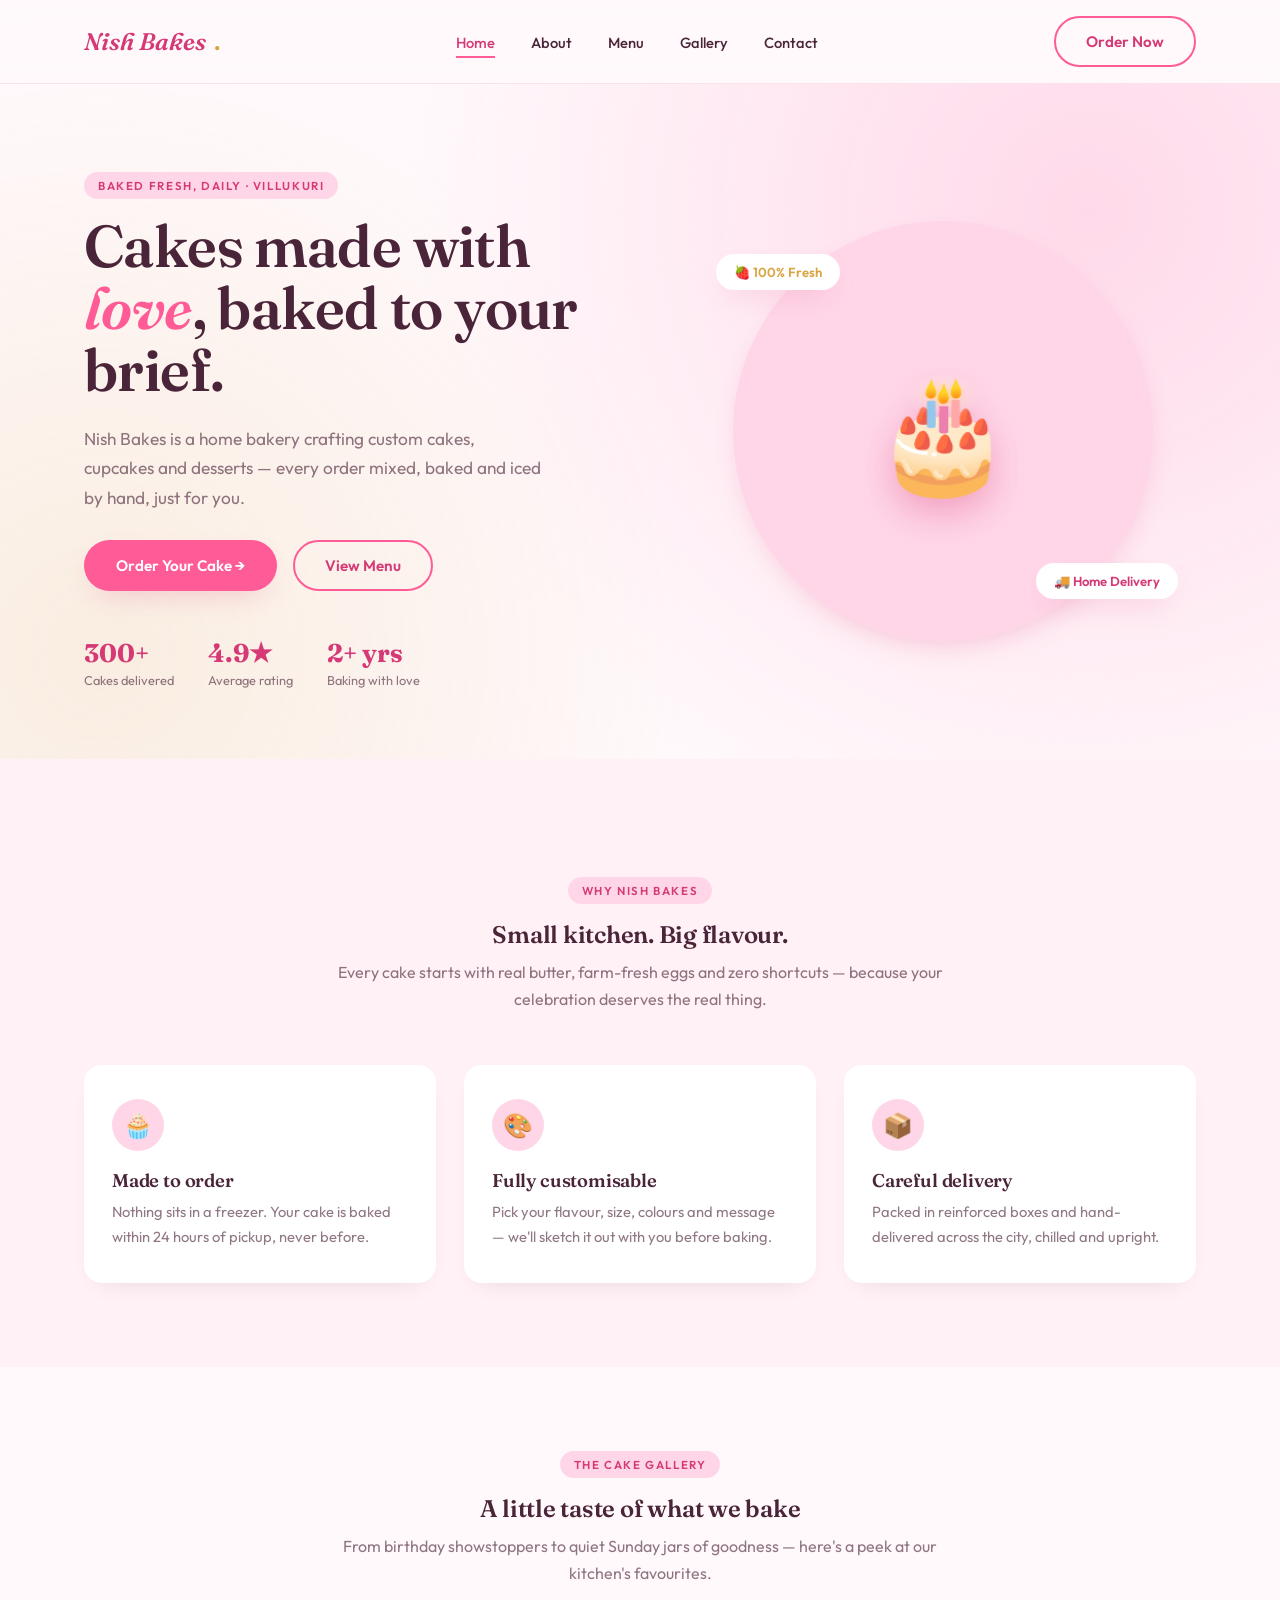
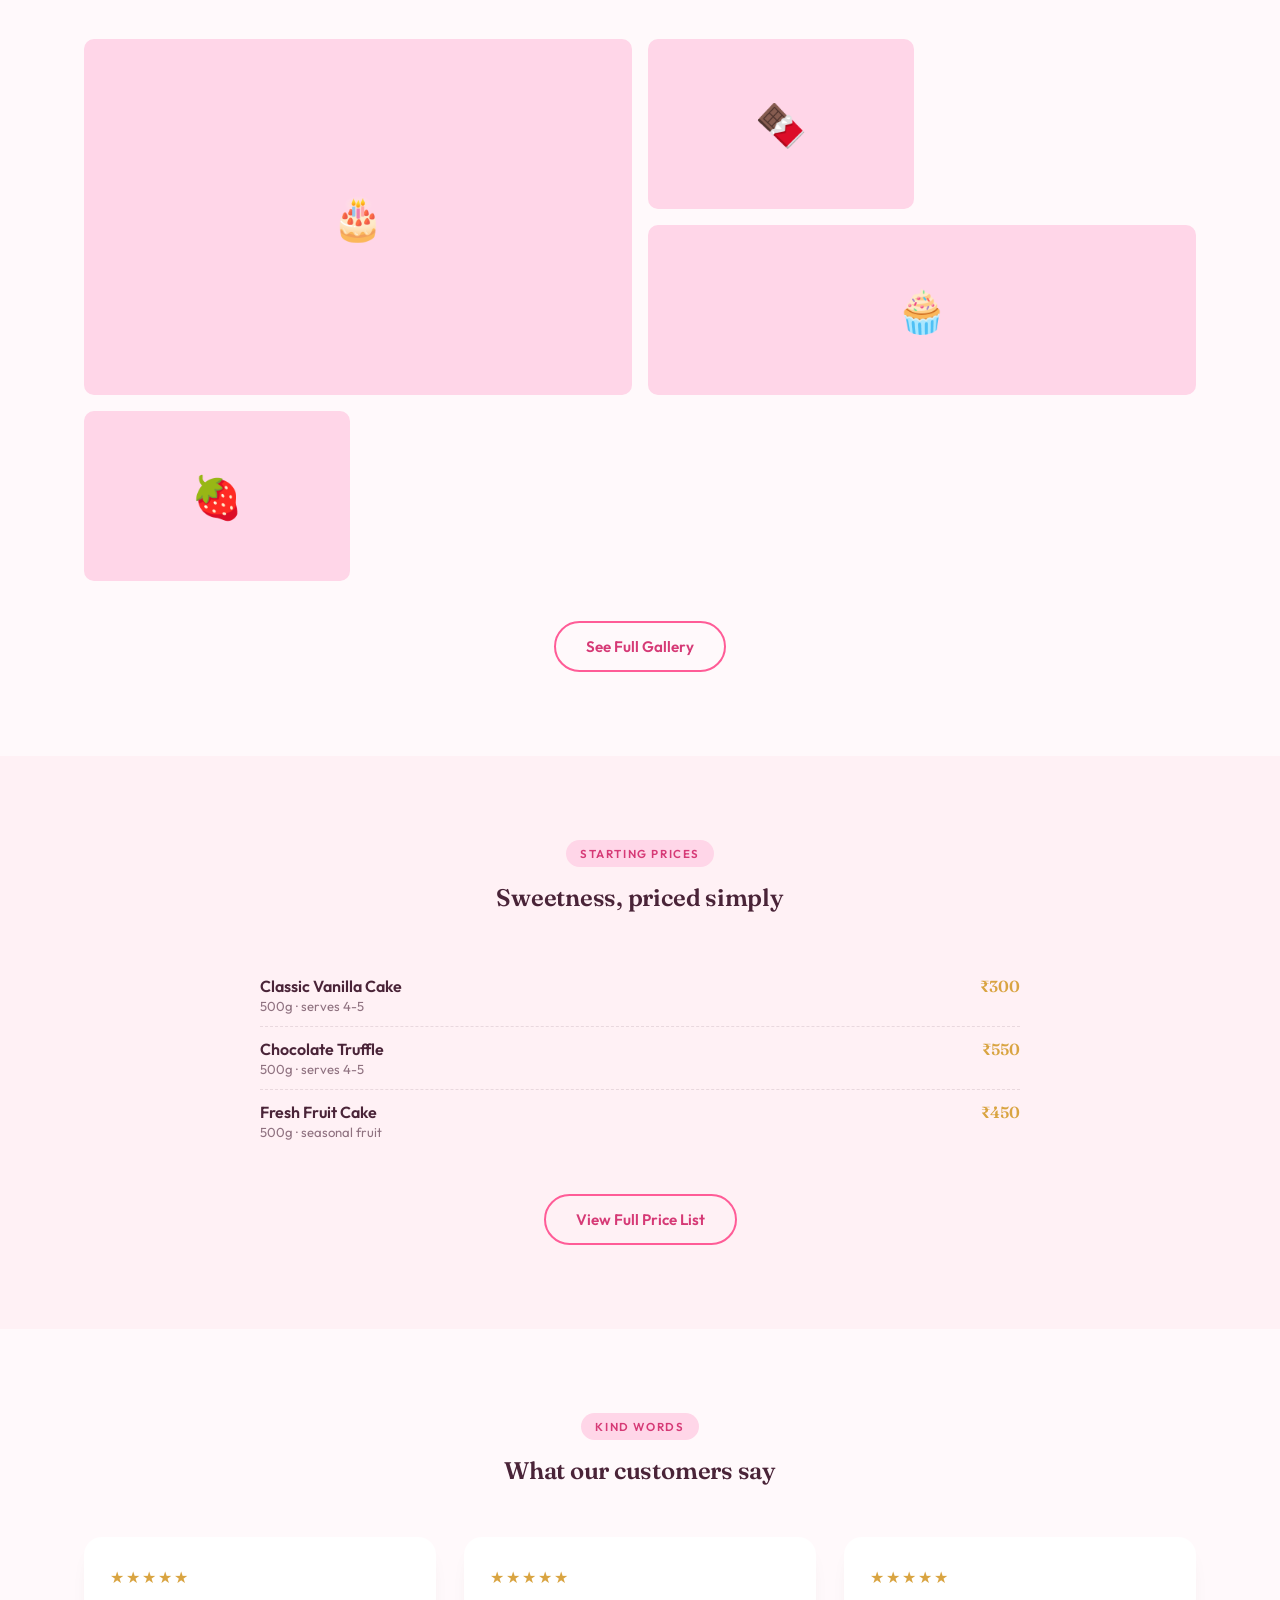
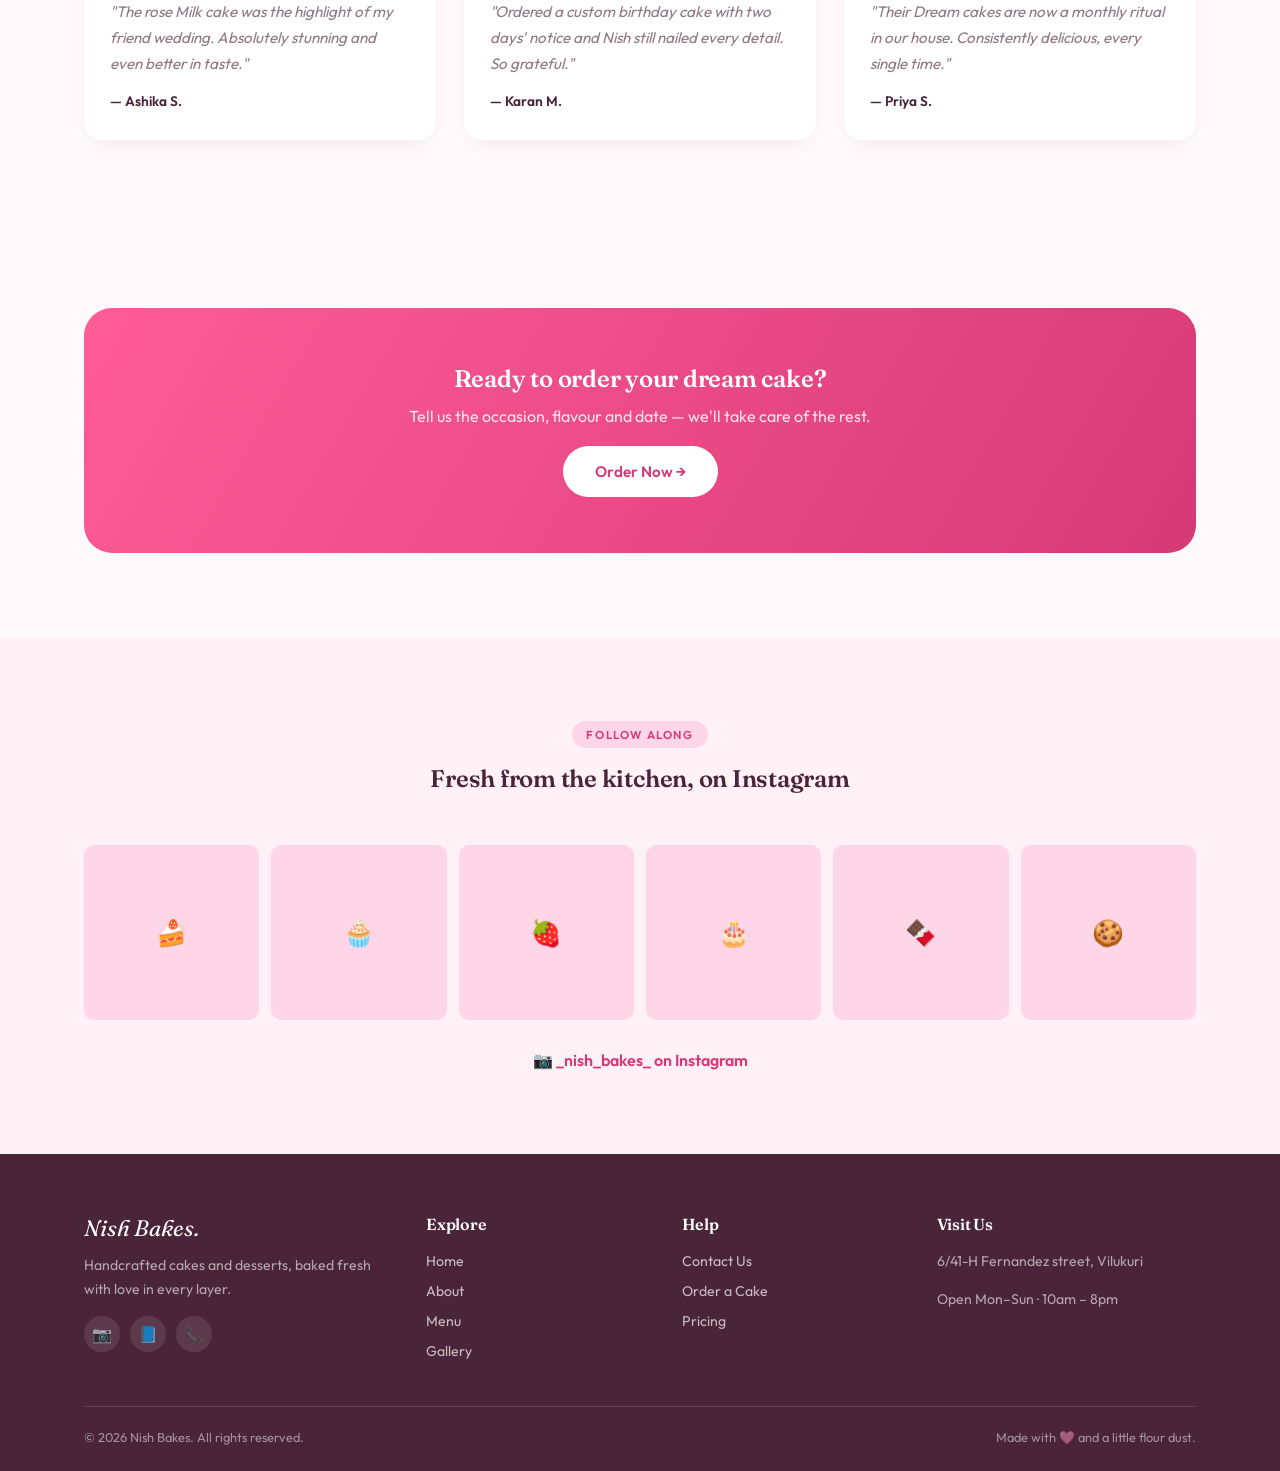
==== commit 871a5250: "Update index.html" ====
--- a/index.html
+++ b/index.html
@@ -43,9 +43,9 @@
         <a href="menu.html" class="btn btn-outline">View Menu</a>
       </div>
       <div class="hero-stats">
-        <div><strong>500+</strong><span>Cakes delivered</span></div>
+        <div><strong>300+</strong><span>Cakes delivered</span></div>
         <div><strong>4.9★</strong><span>Average rating</span></div>
-        <div><strong>3+ yrs</strong><span>Baking with love</span></div>
+        <div><strong>2+ yrs</strong><span>Baking with love</span></div>
       </div>
     </div>
     <div class="hero-art">
